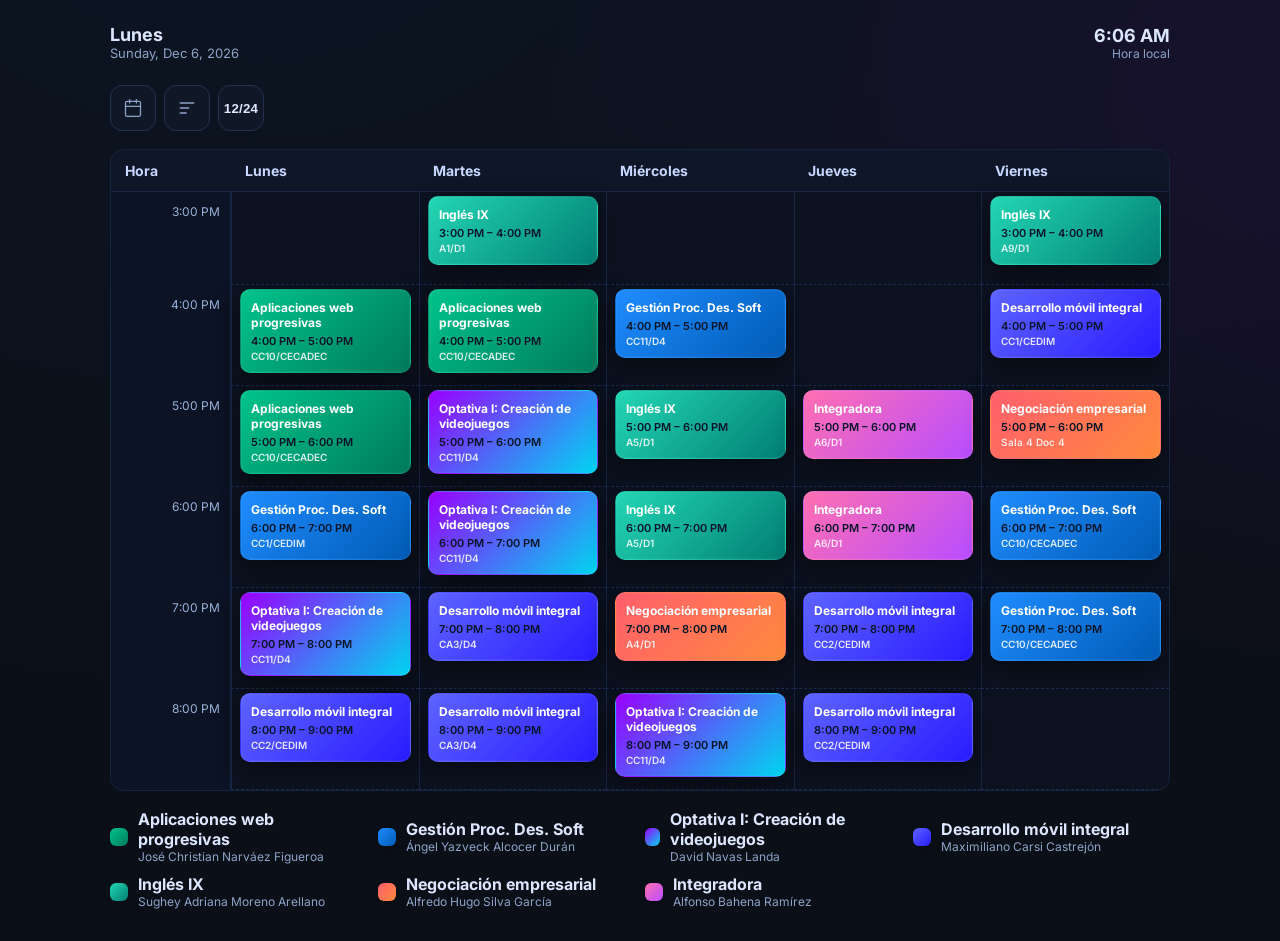
==== horario.html @ c1f8bf85 "[FIRST COMMIT] Subida Inicial del Proyecto" ====
<!DOCTYPE html>
<html lang="es">
<head>
  <meta charset="utf-8" />
  <meta name="viewport" content="width=device-width, initial-scale=1" />
  <link rel="manifest" href="./manifest.json">
  <link rel="icon" href="./icons/icon-192x192.png" sizes="192x192" type="image/png">
  <link rel="apple-touch-icon" href="./icons/icon-192x192.png">
  <meta name="msapplication-TileImage" content="./icons/icon-144x144.png">
  <meta name="theme-color" content="#0b0f17">
  <meta name="mobile-web-app-capable" content="yes">
  <title>Horario 10°A‑IDGS · Sep–Dic 2025</title>
  <link rel="preconnect" href="https://fonts.googleapis.com">
  <link rel="preconnect" href="https://fonts.gstatic.com" crossorigin>
  <link href="https://fonts.googleapis.com/css2?family=Inter:wght@400;600;700&display=swap" rel="stylesheet">
  <style>
    :root{
      --bg:#0b0f17;          /* fondo principal */
      --panel:#101827;       /* paneles oscuros */
      --panel-2:#0f1624;     /* bordes/sombras */
      --text:#dce7ff;        /* texto primario */
      --muted:#8ea3c7;       /* texto secundario */
      --grid:#1a2740;        /* líneas de la grilla */
      --glow: 0 0 0px rgba(0,0,0,0);
      /* Colores por materia (neón oscuro estilo gamer) */
  /* colores con mayor contraste y tonalidades diferenciadas */
  --c-apps: linear-gradient(135deg,#00c38a,#007b5e);
  --c-gestion: linear-gradient(135deg,#1f8cff,#005bb5);
  --c-movil: linear-gradient(135deg,#5d63ff,#2a1cff);
  --c-integradora: linear-gradient(135deg,#ff6fb1,#b84dff);
  --c-optativa: linear-gradient(135deg,#9a00ff,#00d6f0);
  --c-nego: linear-gradient(135deg,#ff5e6c,#ff8a3d);
  --c-ingles: linear-gradient(135deg,#23d6b4,#017f73);
    }
    html,body{height:100%}
    body{
      margin:0; font-family:Inter,system-ui,Segoe UI,Roboto,Helvetica,Arial; color:var(--text);
      /* fondo principal — fijo para evitar recortes al cambiar contenido */
      background: radial-gradient(1200px 800px at 20% -10%, #10213b55, transparent),
                  radial-gradient(1000px 600px at 120% 10%, #401a7550, transparent),
                  var(--bg);
      min-height:100vh;
      background-attachment:fixed;
      background-size:cover;
    }
  /* contenedor: no forzar altura, dejar que el contenido fluya; padding inferior reducido */
  .wrap{max-width:1060px; margin:0 auto; padding:24px 16px 32px; min-height:auto}
    header h1{margin:0; font-size:clamp(20px,2.6vw,28px); letter-spacing:-.2px}
    header p{margin:.25rem 0 0; color:var(--muted); font-size:14px}
    .toolbar{margin-top:18px; display:flex; gap:10px; flex-wrap:wrap}
    button, select{
      background:var(--panel); color:var(--text); border:1px solid #223150; border-radius:12px;
      padding:10px 14px; font-weight:600; letter-spacing:.2px; cursor:pointer;
    }
    button:hover{filter:brightness(1.05)}
    .ghost{background:transparent}
  .icon-btn{width:46px;height:46px;display:inline-flex;align-items:center;justify-content:center;border-radius:12px;padding:8px}
  .icon-btn svg{color:var(--muted); width:20px;height:20px}

  /* Vista móvil: lista por día */
  .day-view{display:grid; gap:12px; margin-top:20px}
    .day-picker{display:flex; gap:8px; align-items:center; flex-wrap:wrap}
    .subtitle{color:var(--muted); font-size:13px}

  .card{border-radius:16px; padding:20px 20px; background:var(--panel); border:1px solid #1a2a47; position:relative; overflow:hidden}
  /* más espacio entre cards en móvil */
  @media (max-width:899px){ .day-view .card{margin-bottom:12px} }
    .card:before{content:""; position:absolute; inset:-1px; border-radius:16px; padding:1px; background:linear-gradient(120deg,transparent,rgba(255,255,255,.06),transparent); -webkit-mask:linear-gradient(#000 0 0) content-box, linear-gradient(#000 0 0);
      -webkit-mask-composite: xor; mask-composite:exclude; mask: linear-gradient(#000 0 0) content-box, linear-gradient(#000 0 0);}
  .card .title{font-weight:700; font-size:19px; line-height:1.05}
  .card .meta{font-size:14px; color:var(--muted)}
    .chip{display:inline-block; font-size:11px; padding:.22rem .5rem; border-radius:999px; background:#0c1430; border:1px solid #1c2b52; color:#b9cffb}

    /* Badge de color */
    .badge{position:absolute; inset:auto 14px 14px auto; font-size:12px; padding:.36rem .6rem; border-radius:10px; font-weight:700; color:#051016;
      box-shadow:0 8px 24px rgba(0,0,0,.45)}
    .apps{background:var(--c-apps)}
    .gestion{background:var(--c-gestion)}
    .movil{background:var(--c-movil)}
    .integ{background:var(--c-integradora)}
    .optativa{background:var(--c-optativa)}
    .nego{background:var(--c-nego)}
    .ingles{background:var(--c-ingles)}

    /* Resaltado de clase actual */
    .now{outline:1px solid rgba(255,255,255,.15); box-shadow:0 0 0 2px #92a7ff2e, 0 0 24px #7d5bff55}
    .now .title{filter:drop-shadow(0 2px 10px #7a59ff88)}
  /* siguiente clase destacada (leve) */
  .next{box-shadow:0 8px 18px rgba(0,0,0,.45); transform:translateY(-2px); border:1px solid rgba(255,255,255,.04)}
  /* estados de alumbrado: dim (lejano), near (casi), now (actual) */
  .dim{opacity:0.65; filter:grayscale(.15) brightness(.9); transform:none}
  .near{opacity:0.9; transform:translateY(-4px) scale(1.02); box-shadow:0 12px 30px rgba(0,0,0,.5)}
  .now{opacity:1; transform:translateY(-6px) scale(1.035); box-shadow:0 18px 48px rgba(122,89,255,.25); border:1px solid rgba(255,255,255,.06)}

  /* Animaciones para indicar actividad */
  @keyframes pulseGlow{ 0%{ box-shadow:0 6px 18px rgba(122,89,255,0.12)} 50%{ box-shadow:0 22px 56px rgba(122,89,255,0.28)} 100%{ box-shadow:0 6px 18px rgba(122,89,255,0.12)} }
  @keyframes shimmer{ 0%{ background-position: -200% 0 } 100%{ background-position: 200% 0 } }

  .now.animated{ animation: pulseGlow 2s ease-in-out infinite; }
  .near.animated{ background: linear-gradient(90deg, rgba(255,255,255,0.03) 0%, rgba(255,255,255,0.06) 50%, rgba(255,255,255,0.03) 100%); background-size: 200% 100%; animation: shimmer 3s linear infinite; }
  .next{ transform:translateY(-4px); }

  /* Respect user preference for reduced motion */
  @media (prefers-reduced-motion: reduce){
    .now.animated, .near.animated{ animation: none; }
  }

  /* Mobile-friendly overlay animations using pseudo-element (better performance) */
  .now.animated::after, .near.animated::after{
    content: '';
    position: absolute; inset:0; border-radius:16px; pointer-events:none; opacity:0; transition:opacity .35s ease;
  }
  .now.animated::after{ background: radial-gradient(600px 200px at 20% 0%, rgba(125,91,255,0.18), transparent 40%); animation: pulseGlow 2.4s ease-in-out infinite; }
  .near.animated::after{ background: linear-gradient(90deg, rgba(255,255,255,0.02), rgba(255,255,255,0.05), rgba(255,255,255,0.02)); background-size:200% 100%; animation: shimmer 3s linear infinite; }
  .now.animated::after, .near.animated::after{ opacity:1 }

    /* Vista escritorio: grid semanal */
    .week{display:none}
    @media (min-width:900px){
      .day-view{display:none}
      .week{display:grid; margin-top:18px; border:1px solid #15233f; border-radius:14px; overflow:hidden; background:linear-gradient(#0c1220,#0c1220) padding-box, linear-gradient(120deg,#223459,#0f1a30) border-box}
      .week .header{display:grid; grid-template-columns:120px repeat(5,1fr); background:#0f1628; border-bottom:1px solid #182744}
      .week .header div{padding:12px 14px; font-weight:700; color:#c8d7ff; font-size:14px}
      .week .row{display:grid; grid-template-columns:120px repeat(5,1fr)}
      .hour{padding:12px 10px; color:#9bb2da; font-size:12px; text-align:right; border-right:1px solid #182744; background:#0b1324}
      .cell{min-height:76px; border-left:1px solid #182744; border-bottom:1px dashed #1b2b4d; padding:8px}
    .mini{padding:10px; border-radius:10px; color:#fff; font-weight:700; font-size:12px; box-shadow:inset 0 0 0 1px rgba(255,255,255,.04), 0 10px 26px rgba(0,0,0,.45)}
      .mini{position:relative}
      .mini .when{display:block; margin-top:4px; font-weight:600; font-size:11px; color:#091528}
      .mini .room{display:block; margin-top:2px; font-weight:600; font-size:10px; opacity:.85}
    }

    /* Leyenda */
  .legend{display:grid; grid-template-columns:repeat(auto-fit,minmax(220px,1fr)); gap:10px; margin-top:18px}
  /* ocultar leyenda por defecto en móvil */
  @media (max-width:899px){ .legend{display:none} .legend.open{display:grid} }
    .legend .item{display:flex; gap:10px; align-items:center}
    .swatch{width:16px; height:16px; border-radius:6px}
    .swatch{display:inline-block; background-size:cover; background-position:center; width:18px; height:18px; box-shadow:0 6px 18px rgba(0,0,0,0.25)}
    .day-picker{z-index:40}
    .toolbar{position:relative; z-index:20}

    /* mini-specific overlay radius */
    .mini.now.animated::after, .mini.near.animated::after{ border-radius:10px }
  </style>
</head>
<body>
  <div class="wrap">
    <header id="appHeader">
      <!-- En móvil mostraremos día, fecha y hora en tiempo real -->
      <div id="mobileHeader" style="display:flex;flex-direction:column;gap:6px">
        <div style="display:flex;justify-content:space-between;align-items:center">
          <div>
            <div id="currentDay" style="font-weight:700;font-size:18px"></div>
            <div id="currentDate" style="color:var(--muted);font-size:13px"></div>
          </div>
          <div style="text-align:right">
            <div id="currentTime" style="font-weight:700;font-size:18px"></div>
            <div style="font-size:12px;color:var(--muted)">Hora local</div>
          </div>
        </div>
        <div class="toolbar" style="align-items:center;gap:8px">
          <!-- Icon button: seleccionar día -->
          <button id="btnToggleDay" title="Seleccionar día" aria-label="Seleccionar día" class="icon-btn"> 
            <svg width="18" height="18" viewBox="0 0 24 24" fill="none" xmlns="http://www.w3.org/2000/svg"><rect x="3" y="4" width="18" height="18" rx="2" stroke="currentColor" stroke-width="1.5"/><path d="M16 2v4M8 2v4M3 10h18" stroke="currentColor" stroke-width="1.5" stroke-linecap="round" stroke-linejoin="round"/></svg>
          </button>
          <!-- Icon button: mostrar/ocultar leyenda -->
          <button id="btnToggleLegend" title="Mostrar leyenda" aria-label="Mostrar legend" class="icon-btn">
            <svg width="18" height="18" viewBox="0 0 24 24" fill="none" xmlns="http://www.w3.org/2000/svg"><path d="M4 6h16M4 12h10M4 18h7" stroke="currentColor" stroke-width="1.6" stroke-linecap="round" stroke-linejoin="round"/></svg>
          </button>
          <!-- Icon button: alternar formato 12/24 -->
          <button id="btnToggleFormat" title="Cambiar formato 12/24" aria-label="Cambiar formato" class="icon-btn">12/24</button>
        </div>
      </div>
    </header>

    <!-- Vista por día (móvil) -->
    <section class="day-view" id="dayView">
      <div class="day-picker" id="dayPicker" style="display:none;">
        <span class="subtitle">Día:</span>
        <select id="daySelect" aria-label="Selecciona día"></select>
      </div>
      <div id="dayCards"></div>
    </section>

    <!-- Vista semanal (escritorio) -->
    <section class="week" id="weekGrid" aria-label="Semana completa">
      <div class="header">
        <div>Hora</div>
        <div>Lunes</div>
        <div>Martes</div>
        <div>Miércoles</div>
        <div>Jueves</div>
        <div>Viernes</div>
      </div>
      <div id="weekBody"></div>
    </section>

    <!-- Leyenda (oculta en móvil, desplegable) -->
    <section class="legend" aria-label="Colores de materias" id="legend">
      <!-- leyenda generada dinámicamente -->
    </section>
  </div>

  <script>
    /* ===================
       Datos del horario
    ==================== */
    const DAYS = ["Lunes","Martes","Miércoles","Jueves","Viernes"]; // sábado vacío
    const EVENTS = [
      // Lunes
      { d:"Lunes", h:"16:00", e:"17:00", t:"Aplicaciones web progresivas", a:"CC10/CECADEC", p:"José Christian Narváez Figueroa", k:"apps" },
      { d:"Lunes", h:"17:00", e:"18:00", t:"Aplicaciones web progresivas", a:"CC10/CECADEC", p:"José Christian Narváez Figueroa", k:"apps" },
      { d:"Lunes", h:"18:00", e:"19:00", t:"Gestión Proc. Des. Soft", a:"CC1/CEDIM", p:"Ángel Yazveck Alcocer Durán", k:"gestion" },
      { d:"Lunes", h:"19:00", e:"20:00", t:"Optativa I: Creación de videojuegos", a:"CC11/D4", p:"David Navas Landa", k:"optativa" },
      { d:"Lunes", h:"20:00", e:"21:00", t:"Desarrollo móvil integral", a:"CC2/CEDIM", p:"Maximiliano Carsi Castrejón", k:"movil" },
      // Martes
      { d:"Martes", h:"15:00", e:"16:00", t:"Inglés IX", a:"A1/D1", p:"Sughey Adriana Moreno Arellano", k:"ingles" },
      { d:"Martes", h:"16:00", e:"17:00", t:"Aplicaciones web progresivas", a:"CC10/CECADEC", p:"José Christian Narváez Figueroa", k:"apps" },
      { d:"Martes", h:"17:00", e:"18:00", t:"Optativa I: Creación de videojuegos", a:"CC11/D4", p:"David Navas Landa", k:"optativa" },
      { d:"Martes", h:"18:00", e:"19:00", t:"Optativa I: Creación de videojuegos", a:"CC11/D4", p:"David Navas Landa", k:"optativa" },
      { d:"Martes", h:"19:00", e:"20:00", t:"Desarrollo móvil integral", a:"CA3/D4", p:"Maximiliano Carsi Castrejón", k:"movil" },
      { d:"Martes", h:"20:00", e:"21:00", t:"Desarrollo móvil integral", a:"CA3/D4", p:"Maximiliano Carsi Castrejón", k:"movil" },
      // Miércoles
      { d:"Miércoles", h:"16:00", e:"17:00", t:"Gestión Proc. Des. Soft", a:"CC11/D4", p:"Ángel Yazveck Alcocer Durán", k:"gestion" },
      { d:"Miércoles", h:"17:00", e:"18:00", t:"Inglés IX", a:"A5/D1", p:"Sughey Adriana Moreno Arellano", k:"ingles" },
      { d:"Miércoles", h:"18:00", e:"19:00", t:"Inglés IX", a:"A5/D1", p:"Sughey Adriana Moreno Arellano", k:"ingles" },
      { d:"Miércoles", h:"19:00", e:"20:00", t:"Negociación empresarial", a:"A4/D1", p:"Alfredo Hugo Silva García", k:"nego" },
      { d:"Miércoles", h:"20:00", e:"21:00", t:"Optativa I: Creación de videojuegos", a:"CC11/D4", p:"David Navas Landa", k:"optativa" },
      // Jueves
      { d:"Jueves", h:"17:00", e:"18:00", t:"Integradora", a:"A6/D1", p:"Alfonso Bahena Ramírez", k:"integ" },
      { d:"Jueves", h:"18:00", e:"19:00", t:"Integradora", a:"A6/D1", p:"Alfonso Bahena Ramírez", k:"integ" },
      { d:"Jueves", h:"19:00", e:"20:00", t:"Desarrollo móvil integral", a:"CC2/CEDIM", p:"Maximiliano Carsi Castrejón", k:"movil" },
      { d:"Jueves", h:"20:00", e:"21:00", t:"Desarrollo móvil integral", a:"CC2/CEDIM", p:"Maximiliano Carsi Castrejón", k:"movil" },
      // Viernes
      { d:"Viernes", h:"15:00", e:"16:00", t:"Inglés IX", a:"A9/D1", p:"Sughey Adriana Moreno Arellano", k:"ingles" },
      { d:"Viernes", h:"16:00", e:"17:00", t:"Desarrollo móvil integral", a:"CC1/CEDIM", p:"Maximiliano Carsi Castrejón", k:"movil" },
      { d:"Viernes", h:"17:00", e:"18:00", t:"Negociación empresarial", a:"Sala 4 Doc 4", p:"Alfredo Hugo Silva García", k:"nego" },
      { d:"Viernes", h:"18:00", e:"19:00", t:"Gestión Proc. Des. Soft", a:"CC10/CECADEC", p:"Ángel Yazveck Alcocer Durán", k:"gestion" },
      { d:"Viernes", h:"19:00", e:"20:00", t:"Gestión Proc. Des. Soft", a:"CC10/CECADEC", p:"Ángel Yazveck Alcocer Durán", k:"gestion" },
    ];

  /* Utilidades */
  const toMin = (s)=>{const [h,m]=s.split(":").map(Number); return h*60+m};
  const fmt = (n)=> String(n).padStart(2,"0");
  // Formato hora: 12 o 24 (persistente)
  function getHourFormat(){ return localStorage.getItem('hourFormat') || '12'; }
  function toggleHourFormat(){ const f = getHourFormat() === '12' ? '24' : '12'; localStorage.setItem('hourFormat', f); return f; }
  function formatTime(t){ const [H,M]=t.split(':').map(Number); if(getHourFormat()==='24') return `${String(H).padStart(2,'0')}:${String(M).padStart(2,'0')}`; const am = H<12; const h = ((H+11)%12)+1; return `${h}:${String(M).padStart(2,'0')} ${am? 'AM':'PM'}`; }

    /* ====== Day View (móvil) ====== */
    const daySel = document.getElementById('daySelect');
    const dayCards = document.getElementById('dayCards');
    DAYS.forEach(d=>{const o=document.createElement('option'); o.value=d; o.textContent=d; daySel.appendChild(o)});

    function renderDay(day, highlightNow=true){
      daySel.value = day;
      dayCards.innerHTML = '';
      const list = EVENTS.filter(e=>e.d===day).sort((a,b)=> toMin(a.h)-toMin(b.h));
      const now = new Date();
      const nowMin = now.getHours()*60 + now.getMinutes();
      let scrolled=false;
      // Marcadores calculados: obtener índices de eventos que están ahora, near, next
      const marks = computeNowHighlight(list, nowMin, highlightNow);
      // decidir índice 'nearest' a animar cuando NO hay now
      let nearestIndex = -1;
      if(marks.nowIndexes.size===0){
        // preferir near si existe, sino next
        if(marks.nearIndexes.size>0){ nearestIndex = Math.min(...Array.from(marks.nearIndexes)); }
        else if(marks.nextIndexes.size>0){ nearestIndex = Math.min(...Array.from(marks.nextIndexes)); }
      }
      list.forEach((ev, idx)=>{
        const card = document.createElement('div');
        card.className = 'card';
        // aplicar clases según marks: dim por defecto
        card.classList.add('dim');
        if(marks.nowIndexes.has(idx)){
          // evento actual: siempre animar
          card.classList.remove('dim'); card.classList.add('now'); card.classList.add('animated');
        } else if(nearestIndex===idx){
          // no hay now: animar solo la clase más cercana
          // marcar como near si estaba dentro del umbral, si no usar 'next'
          if(marks.nearIndexes.has(idx)){
            card.classList.remove('dim'); card.classList.add('near'); card.classList.add('animated');
          } else {
            card.classList.remove('dim'); card.classList.add('next'); card.classList.add('animated');
          }
        } else if(marks.nearIndexes.has(idx)){
          // otros cercanos sin animación
          card.classList.remove('dim'); card.classList.add('near');
        } else if(marks.nextIndexes.has(idx)){
          card.classList.remove('dim'); card.classList.add('next');
        }
  const when = formatTime(ev.h) + ' – ' + formatTime(ev.e);
        card.innerHTML = `
          <div class="title">${ev.t}</div>
          <div class="meta">${when} · <span class="chip">${ev.a}</span></div>
          <div class="meta" style="margin-top:6px">${ev.p}</div>
          <span class="badge ${ev.k}">${ev.d}</span>
        `;
        // scroll al primer ahora
        if(marks.firstNowIndex===idx && !scrolled){
          setTimeout(()=> card.scrollIntoView({behavior:'smooth', block:'center'}), 50);
          scrolled=true;
        }
        dayCards.appendChild(card);
      });
      if(list.length===0){
        const empty=document.createElement('div');
        empty.className='card';
        empty.innerHTML='<div class="title">Sin clases</div><div class="meta">Disfruta tu día ✨</div>';
        dayCards.appendChild(empty);
      }
    }

    daySel.addEventListener('change', e=> renderDay(e.target.value, false));

    /* ====== Week Grid (escritorio) ====== */
    const weekBody = document.getElementById('weekBody');
  const HOURS = ["15:00","16:00","17:00","18:00","19:00","20:00"]; // filas

    function renderWeek(){
      weekBody.innerHTML='';
      const now = new Date();
      const nowMin = now.getHours()*60 + now.getMinutes();
      HOURS.forEach(hr=>{
        const row = document.createElement('div'); row.className = 'row';
        const hourCell = document.createElement('div'); hourCell.className = 'hour'; hourCell.textContent = to12(hr); row.appendChild(hourCell);
        DAYS.forEach(day=>{
          const cell = document.createElement('div'); cell.className = 'cell';
          const items = EVENTS.filter(e=>e.d===day && e.h===hr);
          // compute marks for this day's items to decide nearest
          const dayList = EVENTS.filter(e=>e.d===day).sort((a,b)=> toMin(a.h)-toMin(b.h));
          const dayMarks = computeNowHighlight(dayList, nowMin, true);
          let nearestIdxForDay = -1;
          if(dayMarks.nowIndexes.size===0){
            if(dayMarks.nearIndexes.size>0) nearestIdxForDay = Math.min(...Array.from(dayMarks.nearIndexes));
            else if(dayMarks.nextIndexes.size>0) nearestIdxForDay = Math.min(...Array.from(dayMarks.nextIndexes));
          }
          items.forEach(ev=>{
            const mini = document.createElement('div'); mini.className = `mini ${ev.k} dim`;
            // set background from CSS variable, with mapping fallback
            const cssVarMap = { integ: 'integradora' };
            const varName = cssVarMap[ev.k] || ev.k;
            let bgVal = getComputedStyle(document.documentElement).getPropertyValue(`--c-${varName}`) || '';
            if(!bgVal || !bgVal.trim()){
              const tmp = document.createElement('div'); tmp.style.display='none'; tmp.className = ev.k; document.body.appendChild(tmp);
              bgVal = getComputedStyle(tmp).background || '';
              document.body.removeChild(tmp);
            }
            if(bgVal && bgVal.trim()) mini.style.background = bgVal.trim();
          const when = formatTime(ev.h) + ' – ' + formatTime(ev.e);
            // detectar estado ahora / cerca para la mini-card
            const start = toMin(ev.h), end = toMin(ev.e);
            if(nowMin >= start && nowMin < end){
              mini.classList.remove('dim'); mini.classList.add('now','animated');
            } else {
              // find index of this ev within dayList to compare with nearestIdxForDay
              const idxInDay = dayList.findIndex(x=> x.h===ev.h && x.t===ev.t && x.a===ev.a);
              if(nearestIdxForDay===idxInDay){
                // animate only the nearest upcoming if no now
                if(dayMarks.nearIndexes.has(idxInDay)) mini.classList.remove('dim'), mini.classList.add('near','animated');
                else mini.classList.remove('dim'), mini.classList.add('next','animated');
              } else if(nowMin < start && (start - nowMin) <= 20){
                mini.classList.remove('dim'); mini.classList.add('near');
              } else if(nowMin < start){
                mini.classList.remove('dim'); mini.classList.add('next');
              }
            }
            mini.innerHTML = `<div>${ev.t}</div><span class="when">${when}</span><span class="room">${ev.a}</span>`;
            cell.appendChild(mini);
          });
          row.appendChild(cell);
        });
        weekBody.appendChild(row);
      });
    }

    /* ====== Detección de día/hora actual ====== */
    function todayIndex(){
      const i = new Date().getDay(); // 0=Dom,1=Lun…
      return Math.min(Math.max(i-1,0),4); // 0..4
    }
    function dayIndexFromName(n){ return DAYS.indexOf(n); }

    function detectNow(){
      const d = DAYS[todayIndex()] || 'Lunes';
      renderDay(d, true);
    }

    // Toggle selector de día (móvil)
    document.getElementById('btnToggleDay').addEventListener('click', ()=>{
      const dp = document.getElementById('dayPicker'); if(!dp) return; dp.style.display = dp.style.display==='none'? 'flex':'none';
    });

    // Inicializar UI
  renderWeek();
  detectNow();
  // iniciar reloj y resaltado periódicos (cada 15s)
  updateClock();
  setInterval(()=>{ updateClock(); const d = DAYS[todayIndex()]; renderDay(d, true); }, 15000);
    // Generar leyenda dinámica: materia -> profesores
    function buildLegend(){
      const map = new Map();
      EVENTS.forEach(ev=>{
        const key = ev.t;
        if(!map.has(key)) map.set(key, {prof: new Set(), k: ev.k});
        map.get(key).prof.add(ev.p);
      });
      const legend = document.getElementById('legend');
      legend.innerHTML = '';
      // mapping short keys to actual CSS variable suffix when they differ
      const cssVarMapLegend = { integ: 'integradora' };
      map.forEach((v, subject)=>{
        const item = document.createElement('div'); item.className='item';
        const sw = document.createElement('span'); sw.className='swatch';
        // try CSS variable first
        const varName = cssVarMapLegend[v.k] || v.k;
        let bg = getComputedStyle(document.documentElement).getPropertyValue(`--c-${varName}`);
        if(!bg || !bg.trim()){
          // fallback: try reading computed background from an element with the same class
          const tmp = document.createElement('div'); tmp.style.display='none'; tmp.className = v.k; document.body.appendChild(tmp);
          bg = getComputedStyle(tmp).background || '';
          document.body.removeChild(tmp);
        }
        sw.style.background = (bg && bg.trim()) ? bg.trim() : '#666';
        const txt = document.createElement('div'); txt.innerHTML = `<strong>${subject}</strong><div style="font-size:12px;color:var(--muted)">${Array.from(v.prof).join(', ')}</div>`;
        item.appendChild(sw); item.appendChild(txt); legend.appendChild(item);
      });
    }
    buildLegend();

    // Legend toggle
    document.getElementById('btnToggleLegend').addEventListener('click', ()=>{
      const lg = document.getElementById('legend'); if(!lg) return; lg.classList.toggle('open');
    });

    // Format toggle
    const fmtBtn = document.getElementById('btnToggleFormat');
    if(fmtBtn){ fmtBtn.addEventListener('click', ()=>{ const f = toggleHourFormat(); fmtBtn.textContent = f==='12' ? '12/24' : '24/12'; renderWeek(); const d = DAYS[todayIndex()]; renderDay(d, true); }); }

    // util: convertir 24h "HH:MM" a 12h "h:MM AM/PM"
    function to12(t){
      const [H,M]=t.split(':').map(Number);
      const am = H<12; const h = ((H+11)%12)+1; return `${h}:${String(M).padStart(2,'0')} ${am? 'AM':'PM'}`;
    }

    // Actualiza el header con día, fecha y hora locales
    function updateClock(){
      const now = new Date();
      const dayName = DAYS[todayIndex()] || 'Lunes';
      const dateStr = now.toLocaleDateString(undefined, {weekday:'long', year:'numeric', month:'short', day:'numeric'});
      const timeStr = now.toLocaleTimeString(undefined, {hour:'numeric', minute:'2-digit'});
      const dayEl = document.getElementById('currentDay');
      const dateEl = document.getElementById('currentDate');
      const timeEl = document.getElementById('currentTime');
      if(dayEl) dayEl.textContent = dayName;
      if(dateEl) dateEl.textContent = dateStr.charAt(0).toUpperCase() + dateStr.slice(1);
      if(timeEl) timeEl.textContent = timeStr;
    }

    

    // Determina índices de eventos actuales y siguientes en la lista (por orden)
    // Clasifica en: nowIndexes (actual), nearIndexes (poco antes), nextIndexes (la siguiente después de now), dim por defecto
    function computeNowHighlight(list, nowMin, highlightNow){
      const nowIndexes = new Set();
      const nearIndexes = new Set();
      const nextIndexes = new Set();
      let firstNowIndex = -1;
      if(!highlightNow) return {nowIndexes, nearIndexes, nextIndexes, firstNowIndex};
  // Umbrales (minutos)
  const nearThreshold = 20; // minutos antes

      for(let i=0;i<list.length;i++){
        const ev = list[i];
        let start = toMin(ev.h), end = toMin(ev.e);
        // Si ahora está dentro del evento
        if(nowMin>=start && nowMin<end){
          // marcar sólo el evento actual (no unir consecutivos)
          firstNowIndex = i;
          nowIndexes.add(i);
          // la siguiente inmediata
          if(i+1 < list.length) nextIndexes.add(i+1);
          break; // ya encontramos el evento actual
        }
        // Si ahora está antes del evento pero dentro del umbral 'near'
        if(nowMin < start && (start - nowMin) <= nearThreshold){
          nearIndexes.add(i);
          // no rompemos: puede haber otro más cercano
        }
        // Si ahora está antes y no dentro de near y no hay now, marcar el primer futuro como next
        if(nowMin < start && nextIndexes.size===0 && nowIndexes.size===0){
          nextIndexes.add(i); break;
        }
      }
      return {nowIndexes, nearIndexes, nextIndexes, firstNowIndex};
    }
  </script>
  <script src="./register.js"></script>
</body>
</html>
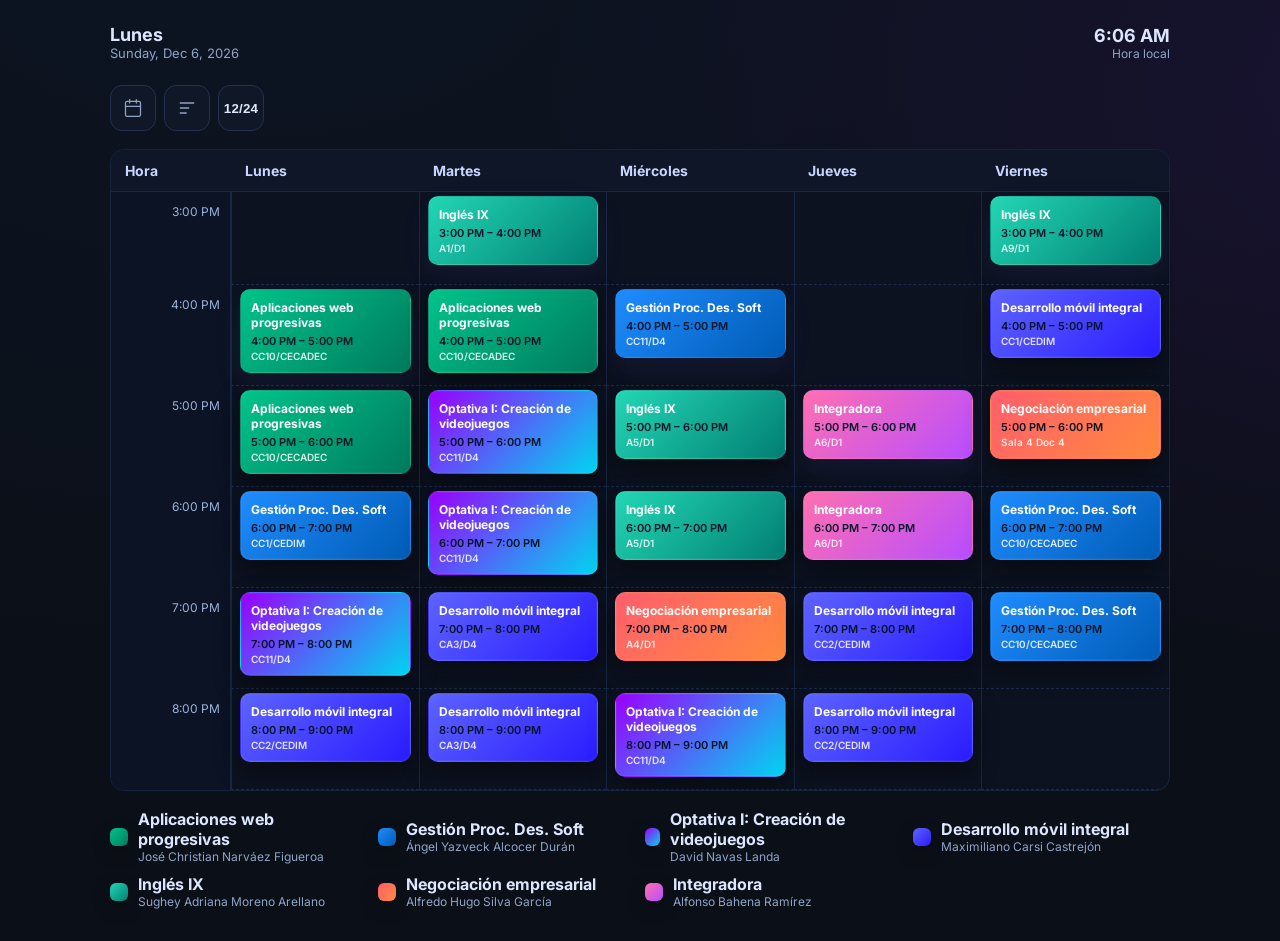
==== commit b24ddca3: "[ADD] Corrección de módulos y mejora de resaltado" ====
--- a/horario.html
+++ b/horario.html
@@ -98,6 +98,8 @@
 
   .now.animated{ animation: pulseGlow 2s ease-in-out infinite; }
   .near.animated{ background: linear-gradient(90deg, rgba(255,255,255,0.03) 0%, rgba(255,255,255,0.06) 50%, rgba(255,255,255,0.03) 100%); background-size: 200% 100%; animation: shimmer 3s linear infinite; }
+  /* next (siguiente) - brillo leve y animado */
+  .next.animated{ background: linear-gradient(90deg, rgba(255,255,255,0.015) 0%, rgba(255,255,255,0.035) 50%, rgba(255,255,255,0.015) 100%); background-size:200% 100%; animation: shimmer 4s linear infinite; box-shadow:0 10px 30px rgba(125,89,255,0.08); }
   .next{ transform:translateY(-4px); }
 
   /* Respect user preference for reduced motion */
@@ -112,6 +114,7 @@
   }
   .now.animated::after{ background: radial-gradient(600px 200px at 20% 0%, rgba(125,91,255,0.18), transparent 40%); animation: pulseGlow 2.4s ease-in-out infinite; }
   .near.animated::after{ background: linear-gradient(90deg, rgba(255,255,255,0.02), rgba(255,255,255,0.05), rgba(255,255,255,0.02)); background-size:200% 100%; animation: shimmer 3s linear infinite; }
+  .next.animated::after{ background: radial-gradient(600px 200px at 20% 0%, rgba(125,91,255,0.08), transparent 40%); animation: none; }
   .now.animated::after, .near.animated::after{ opacity:1 }
 
     /* Vista escritorio: grid semanal */
@@ -253,16 +256,37 @@
     const dayCards = document.getElementById('dayCards');
     DAYS.forEach(d=>{const o=document.createElement('option'); o.value=d; o.textContent=d; daySel.appendChild(o)});
 
+  // Modo de prueba: forzar Jueves 17:00 (slotIndex 2)
+  // Úsalo sólo mientras pruebas; deja el reloj con hora real.
+  const TEST_OVERRIDE = { enabled: false, dayIndex: 3, slotIndex: 2 };
+
+    function getTestNowMin(){
+      if(TEST_OVERRIDE && TEST_OVERRIDE.enabled){
+        // usar la hora de la franja en HOURS (definida más abajo). Si HOURS aún no existe, calcular desde HORARIO.times
+        const slot = (typeof HOURS !== 'undefined' && HOURS[TEST_OVERRIDE.slotIndex]) ? HOURS[TEST_OVERRIDE.slotIndex] : (HORARIO && HORARIO.times && HORARIO.times[TEST_OVERRIDE.slotIndex] ? HORARIO.times[TEST_OVERRIDE.slotIndex].split('-')[0].trim() : null);
+        if(slot) return toMin(slot) + 1; // +1 para caer dentro del rango
+      }
+      const now = new Date(); return now.getHours()*60 + now.getMinutes();
+    }
+
     function renderDay(day, highlightNow=true){
       daySel.value = day;
       dayCards.innerHTML = '';
       const list = EVENTS.filter(e=>e.d===day).sort((a,b)=> toMin(a.h)-toMin(b.h));
-      const now = new Date();
-      const nowMin = now.getHours()*60 + now.getMinutes();
+  const nowMin = getTestNowMin();
       let scrolled=false;
       // Marcadores calculados: obtener índices de eventos que están ahora, near, next
       const marks = computeNowHighlight(list, nowMin, highlightNow);
-      // decidir índice 'nearest' a animar cuando NO hay now
+      // Si el evento actual y el siguiente son la misma materia, queremos que la siguiente alumbre leve.
+      const extraNext = new Set();
+      for(const i of Array.from(marks.nowIndexes)){
+        if(i+1 < list.length){
+          const cur = list[i].t && list[i].t.trim();
+          const nxt = list[i+1].t && list[i+1].t.trim();
+          if(cur && nxt && cur === nxt) extraNext.add(i+1);
+        }
+      }
+  // decidir índice 'nearest' a animar cuando NO hay now
       let nearestIndex = -1;
       if(marks.nowIndexes.size===0){
         // preferir near si existe, sino next
@@ -275,8 +299,11 @@
         // aplicar clases según marks: dim por defecto
         card.classList.add('dim');
         if(marks.nowIndexes.has(idx)){
-          // evento actual: siempre animar
+          // evento actual: siempre animar fuerte
           card.classList.remove('dim'); card.classList.add('now'); card.classList.add('animated');
+        } else if(extraNext.has(idx)){
+          // siguiente con misma materia: resaltar leve
+          card.classList.remove('dim'); card.classList.add('next'); card.classList.add('animated');
         } else if(nearestIndex===idx){
           // no hay now: animar solo la clase más cercana
           // marcar como near si estaba dentro del umbral, si no usar 'next'
@@ -321,8 +348,7 @@
 
     function renderWeek(){
       weekBody.innerHTML='';
-      const now = new Date();
-      const nowMin = now.getHours()*60 + now.getMinutes();
+      const nowMin = getTestNowMin();
       HOURS.forEach(hr=>{
         const row = document.createElement('div'); row.className = 'row';
         const hourCell = document.createElement('div'); hourCell.className = 'hour'; hourCell.textContent = to12(hr); row.appendChild(hourCell);
@@ -384,7 +410,7 @@
     function dayIndexFromName(n){ return DAYS.indexOf(n); }
 
     function detectNow(){
-      const d = DAYS[todayIndex()] || 'Lunes';
+      const d = (TEST_OVERRIDE && TEST_OVERRIDE.enabled) ? DAYS[TEST_OVERRIDE.dayIndex] : (DAYS[todayIndex()] || 'Lunes');
       renderDay(d, true);
     }
 
@@ -469,30 +495,37 @@
       const nextIndexes = new Set();
       let firstNowIndex = -1;
       if(!highlightNow) return {nowIndexes, nearIndexes, nextIndexes, firstNowIndex};
-  // Umbrales (minutos)
-  const nearThreshold = 20; // minutos antes
-
+      // Umbrales (minutos)
+      const nearThreshold = 20; // minutos antes
+
+      // helper: normalizar títulos para comparación tolerante
+      const norm = s => (s||'').toLowerCase().replace(/\(.*?\)/g,'').replace(/[^a-z0-9\s]+/g,'').trim();
+
+      // buscar índice del evento actual (si existe)
+      let nowIndex = -1;
       for(let i=0;i<list.length;i++){
         const ev = list[i];
-        let start = toMin(ev.h), end = toMin(ev.e);
-        // Si ahora está dentro del evento
-        if(nowMin>=start && nowMin<end){
-          // marcar sólo el evento actual (no unir consecutivos)
-          firstNowIndex = i;
-          nowIndexes.add(i);
-          // la siguiente inmediata
-          if(i+1 < list.length) nextIndexes.add(i+1);
-          break; // ya encontramos el evento actual
-        }
-        // Si ahora está antes del evento pero dentro del umbral 'near'
-        if(nowMin < start && (start - nowMin) <= nearThreshold){
-          nearIndexes.add(i);
-          // no rompemos: puede haber otro más cercano
-        }
-        // Si ahora está antes y no dentro de near y no hay now, marcar el primer futuro como next
-        if(nowMin < start && nextIndexes.size===0 && nowIndexes.size===0){
-          nextIndexes.add(i); break;
-        }
+        const start = toMin(ev.h), end = toMin(ev.e);
+        if(nowMin >= start && nowMin < end){ nowIndex = i; break; }
+      }
+
+      if(nowIndex !== -1){
+        firstNowIndex = nowIndex;
+        // marcar el bloque consecutivo con el mismo título como 'now'
+        const base = norm(list[nowIndex].t);
+        let j = nowIndex;
+        while(j < list.length && norm(list[j].t) === base){ nowIndexes.add(j); j++; }
+        // la primera siguiente distinta (si existe) marcar como next
+        if(j < list.length) nextIndexes.add(j);
+        return {nowIndexes, nearIndexes, nextIndexes, firstNowIndex};
+      }
+
+      // Si no hay 'now', marcar near (dentro de umbral) y next (primer futuro)
+      for(let i=0;i<list.length;i++){
+        const ev = list[i];
+        const start = toMin(ev.h), end = toMin(ev.e);
+        if(nowMin < start && (start - nowMin) <= nearThreshold){ nearIndexes.add(i); }
+        if(nowMin < start && nextIndexes.size===0){ nextIndexes.add(i); break; }
       }
       return {nowIndexes, nearIndexes, nextIndexes, firstNowIndex};
     }
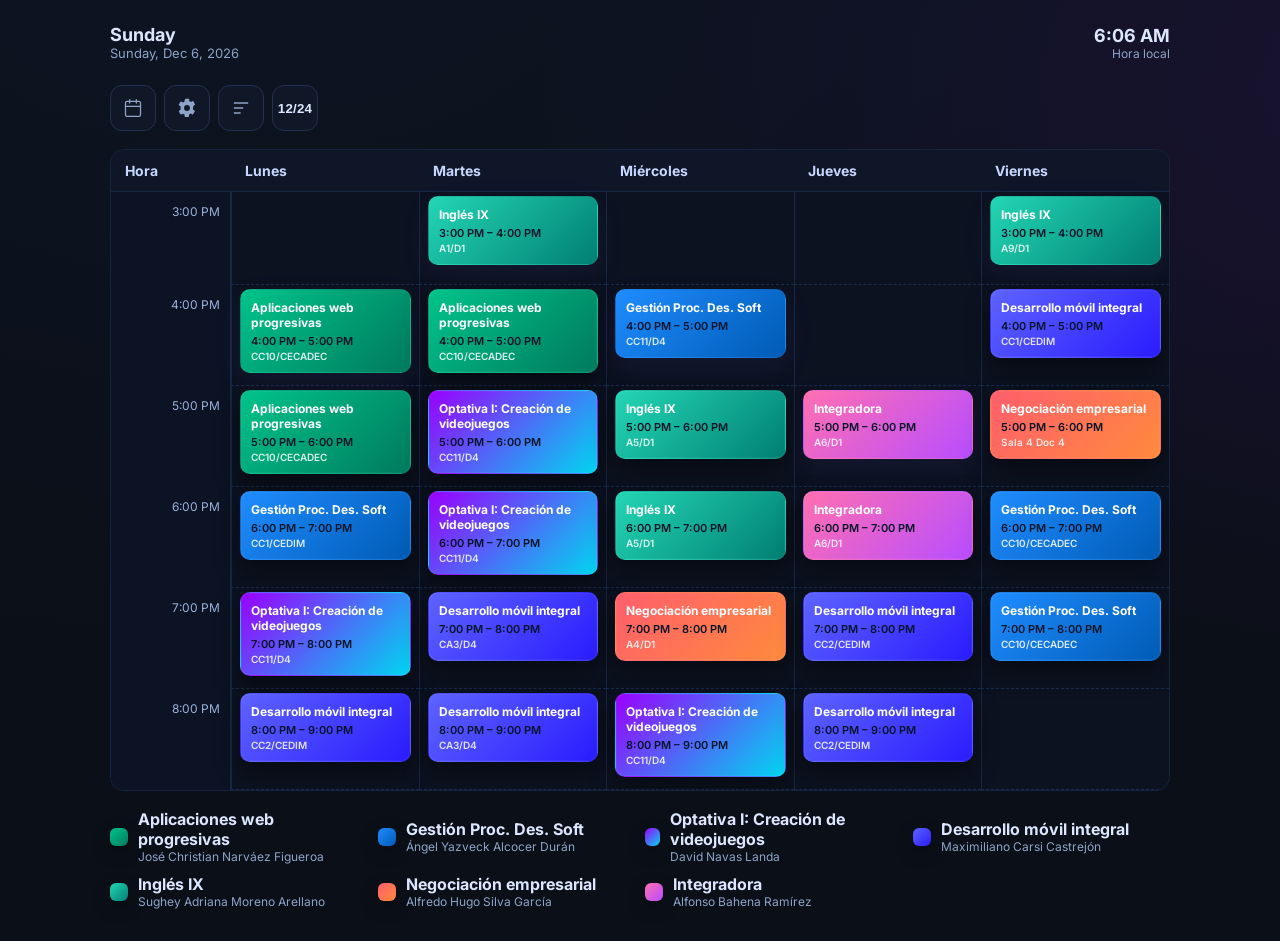
==== commit 513da36b: "[ADD] MultiHorario + Logica Semanal" ====
--- a/horario.html
+++ b/horario.html
@@ -143,6 +143,30 @@
     .day-picker{z-index:40}
     .toolbar{position:relative; z-index:20}
 
+  /* Schedule menu styles */
+    #scheduleMenu{ padding:14px; max-width:360px; display:flex; flex-direction:column; align-items:stretch; gap:8px;
+      background: rgba(12,18,30,0.55);
+      backdrop-filter: blur(8px);
+      -webkit-backdrop-filter: blur(8px);
+      border:1px solid rgba(255,255,255,0.04);
+      border-radius:12px;
+      box-shadow:0 12px 40px rgba(2,6,23,0.6);
+      min-width:260px;
+      transition: transform 180ms ease, opacity 180ms ease;
+      opacity:0; transform:translateY(-8px); pointer-events:none;
+    }
+    #scheduleMenu.show{ opacity:1; transform:none; pointer-events:auto }
+  #scheduleMenu .menu-header{ display:flex; align-items:center; justify-content:space-between; gap:8px }
+  #scheduleMenu .menu-title{ font-weight:800; font-size:15px; color:var(--text) }
+  #scheduleMenu .menu-desc{ font-size:13px; color:var(--muted); margin-top:6px }
+  #scheduleList{ margin-top:12px; display:flex; flex-direction:column; gap:8px; max-height:320px; overflow:auto; padding-right:4px }
+  .schedule-item{ display:flex; align-items:center; justify-content:space-between; gap:8px; padding:10px 12px; border-radius:10px; background:linear-gradient(180deg, rgba(255,255,255,0.012), transparent); border:1px solid rgba(255,255,255,0.02); cursor:pointer }
+  .schedule-item:hover{ transform:translateY(-3px); box-shadow:0 10px 30px rgba(0,0,0,.4) }
+  .schedule-item.selected{ outline:2px solid rgba(125,91,255,0.18); box-shadow:0 14px 40px rgba(125,91,255,0.06) }
+  .schedule-meta{ font-size:12px; color:var(--muted) }
+  .menu-actions{ display:flex; gap:8px; margin-top:10px; justify-content:flex-end }
+  .menu-actions button{ padding:8px 12px; border-radius:8px }
+
     /* mini-specific overlay radius */
     .mini.now.animated::after, .mini.near.animated::after{ border-radius:10px }
   </style>
@@ -167,6 +191,32 @@
           <button id="btnToggleDay" title="Seleccionar día" aria-label="Seleccionar día" class="icon-btn"> 
             <svg width="18" height="18" viewBox="0 0 24 24" fill="none" xmlns="http://www.w3.org/2000/svg"><rect x="3" y="4" width="18" height="18" rx="2" stroke="currentColor" stroke-width="1.5"/><path d="M16 2v4M8 2v4M3 10h18" stroke="currentColor" stroke-width="1.5" stroke-linecap="round" stroke-linejoin="round"/></svg>
           </button>
+          <!-- Botón de ajustes: abre menú para seleccionar horario -->
+          <button id="btnOpenSchedules" title="Horario" aria-label="Abrir selector de horarios" class="icon-btn" style="position:relative">
+            <svg width="18" height="18" viewBox="0 0 24 24" fill="none" xmlns="http://www.w3.org/2000/svg"><path d="M12 15.5A3.5 3.5 0 1 0 12 8.5a3.5 3.5 0 0 0 0 7zm7.2-3.5c0 .6-.05 1.2-.14 1.8l2.1 1.6a.5.5 0 0 1 .12.66l-2 3.46a.5.5 0 0 1-.61.22l-2.48-1a9.05 9.05 0 0 1-1.56.9l-.38 2.64a.5.5 0 0 1-.5.42h-4a.5.5 0 0 1-.5-.42l-.38-2.64c-.54-.22-1.05-.5-1.55-.83l-2.5 1a.5.5 0 0 1-.62-.2l-2-3.46a.5.5 0 0 1 .12-.66l2.1-1.6c-.09-.6-.14-1.2-.14-1.8s.05-1.2.14-1.8L2.3 8.6a.5.5 0 0 1-.12-.66l2-3.46a.5.5 0 0 1 .62-.2l2.5 1c.5-.33 1.01-.61 1.55-.83L9.6 1.2a.5.5 0 0 1 .5-.42h4c.24 0 .45.16.5.4l.38 2.63c.54.22 1.05.5 1.56.9l2.48-1a.5.5 0 0 1 .62.22l2 3.46a.5.5 0 0 1-.12.66l-2.1 1.6c.09.6.14 1.2.14 1.8z" stroke="currentColor" stroke-width="0" fill="currentColor"/></svg>
+          </button>
+          <div id="scheduleMenu" style="display:none; position:absolute; right:8px; top:70px; z-index:60; min-width:260px;">
+            <div style="display:flex;justify-content:space-between;align-items:center;margin-bottom:8px">
+              <div style="font-weight:700">Seleccionar horario</div>
+              <button id="closeScheduleMenu" class="icon-btn" title="Cerrar" aria-label="Cerrar menú" style="width:34px;height:34px;padding:6px">
+                <svg width="16" height="16" viewBox="0 0 24 24" fill="none" xmlns="http://www.w3.org/2000/svg"><path d="M6 6l12 12M6 18L18 6" stroke="currentColor" stroke-width="1.6" stroke-linecap="round" stroke-linejoin="round"/></svg>
+              </button>
+            </div>
+            <div class="menu-header">
+              <div>
+                <div class="menu-title">Seleccionar horario</div>
+                <div class="menu-desc">Elige un horario para cargarlo en este equipo. Puedes volver al horario local en cualquier momento.</div>
+              </div>
+              <div style="font-size:12px;color:var(--muted)">Guardado local</div>
+            </div>
+            <div id="scheduleList">
+              <!-- items cargados por JS -->
+            </div>
+            <div class="menu-actions">
+              <button id="btnResetSchedule" class="ghost">Restablecer local</button>
+              <button id="btnCloseMenu" class="chip">Cerrar</button>
+            </div>
+          </div>
           <!-- Icon button: mostrar/ocultar leyenda -->
           <button id="btnToggleLegend" title="Mostrar leyenda" aria-label="Mostrar legend" class="icon-btn">
             <svg width="18" height="18" viewBox="0 0 24 24" fill="none" xmlns="http://www.w3.org/2000/svg"><path d="M4 6h16M4 12h10M4 18h7" stroke="currentColor" stroke-width="1.6" stroke-linecap="round" stroke-linejoin="round"/></svg>
@@ -256,9 +306,124 @@
     const dayCards = document.getElementById('dayCards');
     DAYS.forEach(d=>{const o=document.createElement('option'); o.value=d; o.textContent=d; daySel.appendChild(o)});
 
-  // Modo de prueba: forzar Jueves 17:00 (slotIndex 2)
-  // Úsalo sólo mientras pruebas; deja el reloj con hora real.
-  const TEST_OVERRIDE = { enabled: false, dayIndex: 3, slotIndex: 2 };
+    // Modo de prueba: forzar Jueves 17:00 (slotIndex 2)
+    // Úsalo sólo mientras pruebas; deja el reloj con hora real.
+    const TEST_OVERRIDE = { enabled: false, dayIndex: 3, slotIndex: 2 };
+
+    /* ====== Multi-horario: cargar JSON desde data/ ====== */
+    // index.json contiene lista de horarios disponibles
+    const SCHEDULE_INDEX = 'data/index.json';
+
+    function applyScheduleObj(obj){
+      try{
+        if(!obj) return;
+        // aplicar días y horas si vienen — mutar los arrays existentes (DAYS/HOURS/EVENTS son const)
+        if(Array.isArray(obj.days) && obj.days.length) {
+          DAYS.length = 0; obj.days.forEach(d=> DAYS.push(d));
+        }
+        if(Array.isArray(obj.hours) && obj.hours.length) {
+          HOURS.length = 0; obj.hours.forEach(h=> HOURS.push(h));
+        }
+        if(Array.isArray(obj.events) && obj.events.length){
+          // Reemplazar EVENTS por el que viene en el JSON (mutando)
+          EVENTS.length = 0;
+          obj.events.forEach(ev=> EVENTS.push(ev));
+        }
+        // reconstruir UI dependiente
+        // actualizar daySelect options
+        daySel.innerHTML = '';
+        DAYS.forEach(d=>{const o=document.createElement('option'); o.value=d; o.textContent=d; daySel.appendChild(o)});
+  // re-render
+  buildLegend();
+  renderWeek();
+  // use detectNow so local day (weekend) is respected
+  detectNow();
+      }catch(err){ console.error('applyScheduleObj error', err); }
+    }
+
+    function createScheduleItem(name, file, selected){
+      const item = document.createElement('div'); item.className='schedule-item';
+      if(selected) item.classList.add('selected');
+      item.dataset.file = file || '__local';
+      const left = document.createElement('div'); left.style.display='flex'; left.style.flexDirection='column';
+      const title = document.createElement('div'); title.textContent = name; title.style.fontWeight='700';
+      const meta = document.createElement('div'); meta.className='schedule-meta'; meta.textContent = file || 'Horario local';
+      left.appendChild(title); left.appendChild(meta);
+      const right = document.createElement('div');
+      const btn = document.createElement('button'); btn.className='chip'; btn.textContent = selected ? 'Seleccionado' : 'Cargar';
+      btn.style.fontSize='12px'; btn.addEventListener('click', ()=>{
+        // aplicar
+        if(file && file !== '__local') loadScheduleFile(file);
+        else { localStorage.removeItem('selectedSchedule'); location.reload(); }
+      });
+      right.appendChild(btn);
+      item.appendChild(left); item.appendChild(right);
+      return item;
+    }
+
+    function loadSchedulesIndex(){
+      fetch(SCHEDULE_INDEX).then(r=>{
+        if(!r.ok) throw new Error('index not found');
+        return r.json();
+      }).then(list=>{
+        const container = document.getElementById('scheduleList');
+        container.innerHTML = '';
+        const prev = localStorage.getItem('selectedSchedule');
+        // añadir item local primero
+        container.appendChild(createScheduleItem('Horario local (por defecto)', '__local', !prev || prev==='__local'));
+        list.forEach(item=>{
+          const isSel = prev && prev === item.file;
+          const node = createScheduleItem(item.name, item.file, isSel);
+          container.appendChild(node);
+        });
+        // si hay selección previa cargarla
+        if(prev && prev !== '__local') loadScheduleFile(prev);
+      }).catch(err=>{
+        console.info('No index.json de horarios o error al cargar:', err);
+        // mostrar al menos opción local
+        const container = document.getElementById('scheduleList'); if(container) container.innerHTML = '';
+        container && container.appendChild(createScheduleItem('Horario local (por defecto)', '__local', true));
+      });
+    }
+
+    function loadScheduleFile(path){
+      fetch(path).then(r=>{ if(!r.ok) throw new Error('schedule not found'); return r.json(); }).then(obj=>{
+        applyScheduleObj(obj);
+        try{ localStorage.setItem('selectedSchedule', path); }catch(e){}
+      }).catch(err=>{
+        console.error('Error cargando horario', path, err);
+      });
+    }
+
+    // manejar reset/close botones del menú
+    document.getElementById('btnResetSchedule').addEventListener('click', ()=>{ localStorage.removeItem('selectedSchedule'); location.reload(); });
+    document.getElementById('btnCloseMenu').addEventListener('click', ()=>{ const m = document.getElementById('scheduleMenu'); if(m) m.style.display='none'; });
+
+    // iniciar carga de index (async). Si falla, quedan los datos inline como fallback.
+    loadSchedulesIndex();
+
+    // Toggle del menú de selección de horarios (abrir/cerrar)
+    const btnOpenSchedules = document.getElementById('btnOpenSchedules');
+    const scheduleMenu = document.getElementById('scheduleMenu');
+    const closeScheduleMenu = document.getElementById('closeScheduleMenu');
+    if(btnOpenSchedules && scheduleMenu){
+      btnOpenSchedules.addEventListener('click', (ev)=>{
+        ev.stopPropagation();
+        if(scheduleMenu.style.display === 'flex'){
+          scheduleMenu.classList.remove('show');
+          setTimeout(()=> scheduleMenu.style.display='none', 180);
+        } else {
+          scheduleMenu.style.display = 'flex';
+          // allow layout then animate
+          setTimeout(()=> scheduleMenu.classList.add('show'), 10);
+        }
+      });
+      closeScheduleMenu && closeScheduleMenu.addEventListener('click', ()=>{ scheduleMenu.classList.remove('show'); setTimeout(()=> scheduleMenu.style.display='none', 180); });
+      // cerrar al hacer click fuera
+      document.addEventListener('click', (ev)=>{ if(scheduleMenu.style.display==='flex' && !scheduleMenu.contains(ev.target) && ev.target !== btnOpenSchedules){ scheduleMenu.classList.remove('show'); setTimeout(()=> scheduleMenu.style.display='none', 180); } });
+      // evitar que el click dentro cierre el menú
+      scheduleMenu.addEventListener('click', (ev)=> ev.stopPropagation());
+    }
 
     function getTestNowMin(){
       if(TEST_OVERRIDE && TEST_OVERRIDE.enabled){
@@ -270,7 +435,12 @@
     }
 
     function renderDay(day, highlightNow=true){
-      daySel.value = day;
+      // intentar seleccionar el día en el select; si no existe, crear una opción temporal para mostrar el nombre local
+      // eliminar temp previa
+      const prevTemp = document.getElementById('tempDayOption'); if(prevTemp) prevTemp.remove();
+      const exists = Array.from(daySel.options).some(o=> o.value === day);
+      if(exists){ daySel.value = day; }
+      else { const opt = document.createElement('option'); opt.value = day; opt.textContent = day; opt.id = 'tempDayOption'; opt.selected = true; opt.disabled = true; daySel.appendChild(opt); }
       dayCards.innerHTML = '';
       const list = EVENTS.filter(e=>e.d===day).sort((a,b)=> toMin(a.h)-toMin(b.h));
   const nowMin = getTestNowMin();
@@ -335,8 +505,23 @@
       if(list.length===0){
         const empty=document.createElement('div');
         empty.className='card';
-        empty.innerHTML='<div class="title">Sin clases</div><div class="meta">Disfruta tu día ✨</div>';
+        // Mensaje contextual según el día
+        const isWeekend = (day === 'Sábado' || day === 'Domingo');
+        const title = isWeekend ? 'Hoy descansas 🛌' : 'Sin clases hoy';
+        const sub = isWeekend ? 'No tienes clases programadas para este día. ¡Aprovéchalo para descansar o avanzar en proyectos!' : 'Parece que no tienes clases registradas para este día. ¿Quieres ver el inicio de la semana?';
+        empty.innerHTML=`
+          <div class="title">${title}</div>
+          <div class="meta">${sub}</div>
+          <div style="margin-top:12px;display:flex;gap:8px;align-items:center">
+            <button id="btnGotoStartWeek" class="chip">Ver inicio de semana</button>
+          </div>
+        `;
         dayCards.appendChild(empty);
+        // comportamiento: botones para navegación
+        setTimeout(()=>{
+          const btn = document.getElementById('btnGotoStartWeek');
+          if(btn) btn.addEventListener('click', ()=>{ const first = DAYS[0] || 'Lunes'; renderDay(first, true); });
+        },40);
       }
     }
 
@@ -405,12 +590,18 @@
     /* ====== Detección de día/hora actual ====== */
     function todayIndex(){
       const i = new Date().getDay(); // 0=Dom,1=Lun…
-      return Math.min(Math.max(i-1,0),4); // 0..4
+      return Math.min(Math.max(i-1,0),4); // 0..4 (fallback to weekdays)
+    }
+    // Nombre del día local capitalizado (ej. 'Sábado')
+    function localWeekdayName(){
+      try{ const now = new Date(); const wd = now.toLocaleDateString(undefined, { weekday: 'long' }); return wd.charAt(0).toUpperCase() + wd.slice(1); }catch(e){ return DAYS[todayIndex()]; }
     }
     function dayIndexFromName(n){ return DAYS.indexOf(n); }
 
     function detectNow(){
-      const d = (TEST_OVERRIDE && TEST_OVERRIDE.enabled) ? DAYS[TEST_OVERRIDE.dayIndex] : (DAYS[todayIndex()] || 'Lunes');
+      // usar siempre el día local del sistema (esto permite mostrar "Hoy descansas" si no hay eventos)
+      const localDay = localWeekdayName();
+      const d = (TEST_OVERRIDE && TEST_OVERRIDE.enabled) ? DAYS[TEST_OVERRIDE.dayIndex] : localDay;
       renderDay(d, true);
     }
 
@@ -422,9 +613,9 @@
     // Inicializar UI
   renderWeek();
   detectNow();
-  // iniciar reloj y resaltado periódicos (cada 15s)
+    // iniciar reloj y resaltado periódicos (cada 15s) — usar detectNow para respetar día local
   updateClock();
-  setInterval(()=>{ updateClock(); const d = DAYS[todayIndex()]; renderDay(d, true); }, 15000);
+  setInterval(()=>{ updateClock(); detectNow(); }, 15000);
     // Generar leyenda dinámica: materia -> profesores
     function buildLegend(){
       const map = new Map();
@@ -463,7 +654,7 @@
 
     // Format toggle
     const fmtBtn = document.getElementById('btnToggleFormat');
-    if(fmtBtn){ fmtBtn.addEventListener('click', ()=>{ const f = toggleHourFormat(); fmtBtn.textContent = f==='12' ? '12/24' : '24/12'; renderWeek(); const d = DAYS[todayIndex()]; renderDay(d, true); }); }
+  if(fmtBtn){ fmtBtn.addEventListener('click', ()=>{ const f = toggleHourFormat(); fmtBtn.textContent = f==='12' ? '12/24' : '24/12'; renderWeek(); detectNow(); }); }
 
     // util: convertir 24h "HH:MM" a 12h "h:MM AM/PM"
     function to12(t){
@@ -474,7 +665,7 @@
     // Actualiza el header con día, fecha y hora locales
     function updateClock(){
       const now = new Date();
-      const dayName = DAYS[todayIndex()] || 'Lunes';
+      const dayName = localWeekdayName();
       const dateStr = now.toLocaleDateString(undefined, {weekday:'long', year:'numeric', month:'short', day:'numeric'});
       const timeStr = now.toLocaleTimeString(undefined, {hour:'numeric', minute:'2-digit'});
       const dayEl = document.getElementById('currentDay');
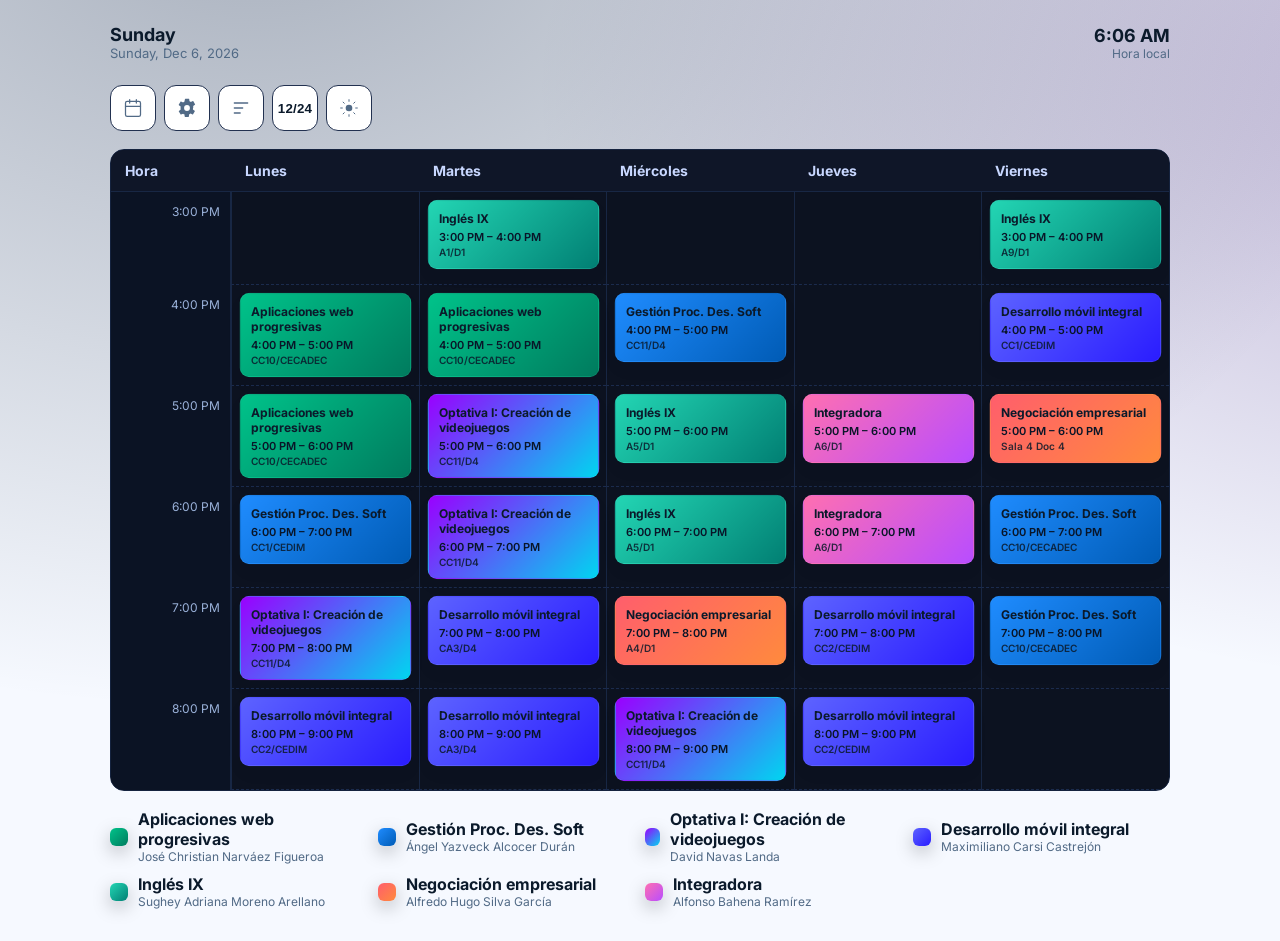
==== commit f96cf919: "Fix: badge & alignment" ====
--- a/horario.html
+++ b/horario.html
@@ -32,6 +32,96 @@
   --c-nego: linear-gradient(135deg,#ff5e6c,#ff8a3d);
   --c-ingles: linear-gradient(135deg,#23d6b4,#017f73);
     }
+    /* Tema claro/diurno (sobrescribe variables) */
+    .light-theme{
+      --bg: #f6f9ff;
+      --panel: #ffffff;
+      --panel-2: #f0f6ff;
+      --text: #0b1a2b;
+      --muted: #516a86;
+      --grid: #d7e3f7;
+    }
+    /* Overrides para elementos que usaban fondos semitransparentes oscuros */
+    .light-theme #scheduleMenu{
+      background: rgba(255,255,255,0.96);
+      border: 1px solid rgba(10,20,40,0.06);
+      box-shadow: 0 10px 30px rgba(20,40,80,0.06);
+      color: var(--text);
+    }
+    .light-theme #scheduleMenu .menu-desc{ color:var(--muted); }
+    .light-theme .menu-actions button.chip{ background: linear-gradient(180deg, rgba(125,91,255,0.06), rgba(125,91,255,0.03)); color:var(--text); }
+    .light-theme .card{ background: var(--panel); border:1px solid rgba(10,30,60,0.06); box-shadow:0 8px 22px rgba(15,30,60,0.04); color:var(--text) }
+    .light-theme .card:before{ background: linear-gradient(120deg, transparent, rgba(10,20,40,0.03), transparent); }
+    .light-theme .legend{ background: transparent }
+    .light-theme .mini{ color:var(--text); box-shadow: inset 0 0 0 1px rgba(3,12,30,0.02), 0 8px 18px rgba(10,20,40,0.03) }
+    /* Spinner más oscuro en tema claro */
+    .light-theme .spinner{ border:2px solid rgba(0,0,0,0.08); border-top-color: rgba(0,0,0,0.45); }
+
+    /* Animaciones: adaptar brillo/colores para que funcionen sobre fondo claro */
+    .light-theme .now.animated::after{ background: radial-gradient(600px 200px at 20% 0%, rgba(125,91,255,0.14), transparent 40%); mix-blend-mode: multiply; }
+    .light-theme .near.animated::after{ background: linear-gradient(90deg, rgba(0,0,0,0.02), rgba(0,0,0,0.04), rgba(0,0,0,0.02)); }
+    .light-theme .next.animated::after{ background: radial-gradient(600px 200px at 20% 0%, rgba(125,91,255,0.06), transparent 40%); }
+    .light-theme .now.animated{ box-shadow:0 10px 30px rgba(125,91,255,0.06); }
+    .light-theme .near.animated{ box-shadow:0 8px 20px rgba(0,0,0,0.05); }
+    /* En modo diurno: overlay más visible del color de la materia sobre la card 'now'.
+       Añadimos una capa difusa + una capa de brillo sutil con pulso para resaltar el color
+       sin tocar las reglas ni animaciones del modo nocturno. Respeta prefers-reduced-motion. */
+    @keyframes subtlePulse { 0% { transform: scale(1); opacity: 0.42 } 50% { transform: scale(1.03); opacity: 0.58 } 100% { transform: scale(1); opacity: 0.42 } }
+
+    .light-theme .card.now::before{
+      content: '';
+      position: absolute; inset: 0; border-radius: 16px; pointer-events: none;
+      /* usar gradiente si existe, sino la versión con alpha de acento; intensidad media */
+      background: var(--subject-bg, var(--subject-accent, rgba(125,91,255,0.22)));
+      opacity: 0.45; /* intensidad media: ni muy fuerte ni muy leve */
+      filter: blur(6px) saturate(1.08);
+      mix-blend-mode: multiply;
+      transition: opacity .22s ease, transform .22s ease;
+      z-index: 0;
+    }
+    /* fina capa extra para dar brillo y textura encima del tintado (muy sutil) */
+    .light-theme .card.now::after{
+      content: '';
+      position: absolute; inset: 6px; border-radius: 12px; pointer-events: none;
+      background: linear-gradient(180deg, rgba(255,255,255,0.06), rgba(255,255,255,0.02));
+      opacity: 0.12;
+      transform: translateZ(0);
+      transition: transform .28s ease, opacity .28s ease;
+      z-index: 0;
+    }
+    /* animar ligeramente solo si el card tiene la clase .animated (preserva reduced-motion) */
+    .light-theme .card.now.animated::before{ animation: subtlePulse 2.6s ease-in-out infinite; }
+
+    @media (prefers-reduced-motion: reduce){
+      .light-theme .card.now.animated::before{ animation: none; }
+    }
+
+   /* asegurar que el contenido textual de la card quede por encima del overlay
+     (evitar aplicar position:relative a elementos absolutamente posicionados
+     como .badge, ya que en tema claro provocaba que el badge perdiera su
+     posicionamiento y apareciera dentro del flujo). */
+   .light-theme .card.now .title,
+   .light-theme .card.now .meta,
+   .light-theme .card.now .chip { position: relative; z-index: 1 }
+    /* Intensificar color del card actual en modo diurno usando --subject-accent (inline desde JS)
+       Aplicamos un overlay tintado a la propia tarjeta (no al texto) para que el color se vea
+       en el fondo de la card; mantenemos la legibilidad del texto por encima. */
+    .light-theme .card.now{
+      border: 1px solid rgba(0,0,0,0.04);
+      /* sombra externa suave con color ligeramente mezclado para dar presencia sin saturar */
+      box-shadow: 0 18px 40px rgba(0,0,0,0.06), 0 6px 18px rgba(0,0,0,0.04);
+      background: var(--panel);
+    }
+    /* reforzar el tintado del fondo mediante el pseudo-elemento ::before (más visible en modo claro) */
+    /* (nota: ::before ya definida arriba con más intensidad; aquí dejamos una ligera compatibilidad)
+       No duplicar comportamiento; la primera definición controla el tintado final. */
+    /* mantener el brillo/textura fina encima del tintado */
+    .light-theme .card.now::after{ opacity: 0.12 }
+
+    /* Asegurar que los iconos se coloreen correctamente en tema claro */
+    .light-theme .icon-btn svg{ color: var(--muted); }
+    /* transición suave al cambiar tema */
+    html, body, .card, .mini, .chip, button{ transition: background-color 220ms ease, color 220ms ease, border-color 220ms ease, box-shadow 220ms ease; }
     html,body{height:100%}
     body{
       margin:0; font-family:Inter,system-ui,Segoe UI,Roboto,Helvetica,Arial; color:var(--text);
@@ -57,6 +147,18 @@
   .icon-btn{width:46px;height:46px;display:inline-flex;align-items:center;justify-content:center;border-radius:12px;padding:8px}
   .icon-btn svg{color:var(--muted); width:20px;height:20px}
 
+  /* Tema toggle button: visualmente igual a otros icon-btn */
+  #btnToggleTheme{ width:46px; height:46px; display:inline-flex; align-items:center; justify-content:center; border-radius:12px; padding:8px; background:var(--panel); border:1px solid #223150; color:var(--muted); }
+  /* label hidden to match other toolbar icons */
+  .btn-label{ display:none }
+  /* mostrar icono de sol en tema claro, luna en tema oscuro */
+  .icon-sun{ display:none }
+  .icon-moon{ display:none }
+  .light-theme .icon-sun{ display:inline }
+  body:not(.light-theme) .icon-moon{ display:inline }
+  /* focus visible */
+  #btnToggleTheme:focus{ outline:3px solid rgba(125,91,255,0.12); outline-offset:2px }
+
   /* Vista móvil: lista por día */
   .day-view{display:grid; gap:12px; margin-top:20px}
     .day-picker{display:flex; gap:8px; align-items:center; flex-wrap:wrap}
@@ -66,7 +168,7 @@
   /* más espacio entre cards en móvil */
   @media (max-width:899px){ .day-view .card{margin-bottom:12px} }
     .card:before{content:""; position:absolute; inset:-1px; border-radius:16px; padding:1px; background:linear-gradient(120deg,transparent,rgba(255,255,255,.06),transparent); -webkit-mask:linear-gradient(#000 0 0) content-box, linear-gradient(#000 0 0);
-      -webkit-mask-composite: xor; mask-composite:exclude; mask: linear-gradient(#000 0 0) content-box, linear-gradient(#000 0 0);}
+      -webkit-mask-composite: xor; mask-composite:exclude; mask: linear-gradient(#000 0 0) content-box, linear-gradient(#000 0 0); pointer-events:none; }
   .card .title{font-weight:700; font-size:19px; line-height:1.05}
   .card .meta{font-size:14px; color:var(--muted)}
     .chip{display:inline-block; font-size:11px; padding:.22rem .5rem; border-radius:999px; background:#0c1430; border:1px solid #1c2b52; color:#b9cffb}
@@ -86,11 +188,15 @@
     .now{outline:1px solid rgba(255,255,255,.15); box-shadow:0 0 0 2px #92a7ff2e, 0 0 24px #7d5bff55}
     .now .title{filter:drop-shadow(0 2px 10px #7a59ff88)}
   /* siguiente clase destacada (leve) */
-  .next{box-shadow:0 8px 18px rgba(0,0,0,.45); transform:translateY(-2px); border:1px solid rgba(255,255,255,.04)}
+  .next{box-shadow:0 8px 18px rgba(0,0,0,.45); transform:scale(1.005); border:1px solid rgba(255,255,255,.04)}
   /* estados de alumbrado: dim (lejano), near (casi), now (actual) */
   .dim{opacity:0.65; filter:grayscale(.15) brightness(.9); transform:none}
-  .near{opacity:0.9; transform:translateY(-4px) scale(1.02); box-shadow:0 12px 30px rgba(0,0,0,.5)}
-  .now{opacity:1; transform:translateY(-6px) scale(1.035); box-shadow:0 18px 48px rgba(122,89,255,.25); border:1px solid rgba(255,255,255,.06)}
+  /* Evitar desplazamiento vertical que provoca desalineación visual al resaltar
+    (antes se usaba translateY negativo). Ahora sólo escalamos levemente para
+    mantener el énfasis sin mover el flujo del documento. Esto corrige el
+    efecto "desfasado" respecto al encabezado/tiempo actual en vista móvil. */
+  .near{opacity:0.94; transform:scale(1.01); box-shadow:0 10px 24px rgba(0,0,0,.32)}
+  .now{opacity:1; transform:scale(1.02); box-shadow:0 18px 48px rgba(122,89,255,.22); border:1px solid rgba(255,255,255,.06)}
 
   /* Animaciones para indicar actividad */
   @keyframes pulseGlow{ 0%{ box-shadow:0 6px 18px rgba(122,89,255,0.12)} 50%{ box-shadow:0 22px 56px rgba(122,89,255,0.28)} 100%{ box-shadow:0 6px 18px rgba(122,89,255,0.12)} }
@@ -100,7 +206,7 @@
   .near.animated{ background: linear-gradient(90deg, rgba(255,255,255,0.03) 0%, rgba(255,255,255,0.06) 50%, rgba(255,255,255,0.03) 100%); background-size: 200% 100%; animation: shimmer 3s linear infinite; }
   /* next (siguiente) - brillo leve y animado */
   .next.animated{ background: linear-gradient(90deg, rgba(255,255,255,0.015) 0%, rgba(255,255,255,0.035) 50%, rgba(255,255,255,0.015) 100%); background-size:200% 100%; animation: shimmer 4s linear infinite; box-shadow:0 10px 30px rgba(125,89,255,0.08); }
-  .next{ transform:translateY(-4px); }
+  .next{ transform:scale(1.005); }
 
   /* Respect user preference for reduced motion */
   @media (prefers-reduced-motion: reduce){
@@ -169,6 +275,16 @@
 
     /* mini-specific overlay radius */
     .mini.now.animated::after, .mini.near.animated::after{ border-radius:10px }
+    /* realce temporal para inicio de semana en vista semanal */
+    .start-highlight{ outline:3px solid rgba(125,91,255,0.14); box-shadow:0 12px 30px rgba(125,91,255,0.06); }
+  /* botón de 'Ver inicio de semana' más visible */
+  #btnGotoStartWeek{ padding:10px 14px; font-size:14px; border-radius:10px; background:linear-gradient(180deg, rgba(125,91,255,0.12), rgba(125,91,255,0.06)); border:1px solid rgba(125,91,255,0.12); color:var(--text); cursor:pointer }
+  #btnGotoStartWeek:hover{ transform:translateY(-2px); box-shadow:0 10px 30px rgba(125,91,255,0.06) }
+  /* spinner pequeño para acciones */
+  .spinner{ display:inline-block; width:12px; height:12px; border:2px solid rgba(255,255,255,0.18); border-top-color:rgba(255,255,255,0.9); border-radius:50%; margin-right:8px; vertical-align:middle; animation:spin .9s linear infinite }
+  @keyframes spin{ to{ transform:rotate(360deg); } }
+  /* estado loading en botones */
+  .chip.loading{ opacity:0.9; transform:none; pointer-events:none }
   </style>
 </head>
 <body>
@@ -180,6 +296,7 @@
           <div>
             <div id="currentDay" style="font-weight:700;font-size:18px"></div>
             <div id="currentDate" style="color:var(--muted);font-size:13px"></div>
+          <!-- (Tema) moved into toolbar to match other controls -->
           </div>
           <div style="text-align:right">
             <div id="currentTime" style="font-weight:700;font-size:18px"></div>
@@ -223,6 +340,18 @@
           </button>
           <!-- Icon button: alternar formato 12/24 -->
           <button id="btnToggleFormat" title="Cambiar formato 12/24" aria-label="Cambiar formato" class="icon-btn">12/24</button>
+          <!-- Icon button: alternar tema claro/nocturno (ubicado con los demás botones) -->
+          <button id="btnToggleTheme" title="Alternar tema claro/nocturno" aria-label="Alternar tema" class="icon-btn" aria-pressed="false">
+            <svg width="18" height="18" viewBox="0 0 24 24" fill="none" xmlns="http://www.w3.org/2000/svg">
+              <g class="icon-sun" fill="currentColor">
+                <circle cx="12" cy="12" r="4" />
+                <path d="M12 2v2M12 20v2M4.93 4.93l1.41 1.41M17.66 17.66l1.41 1.41M2 12h2M20 12h2M4.93 19.07l1.41-1.41M17.66 6.34l1.41-1.41" stroke="currentColor" stroke-width="1.2" stroke-linecap="round" stroke-linejoin="round"/>
+              </g>
+              <g class="icon-moon" fill="currentColor">
+                <path d="M21 12.79A9 9 0 1 1 11.21 3 7 7 0 0 0 21 12.79z"/>
+              </g>
+            </svg>
+          </button>
         </div>
       </div>
     </header>
@@ -425,6 +554,17 @@
       scheduleMenu.addEventListener('click', (ev)=> ev.stopPropagation());
     }
 
+    // Delegated handler: asegurar que cualquier botón creado dinámicamente con id 'btnGotoStartWeek' funcione
+    document.addEventListener('click', (ev)=>{
+      try{
+        const el = ev.target && ev.target.closest ? ev.target.closest('#btnGotoStartWeek') : null;
+        if(el){
+          console.debug('[debug] delegated click on #btnGotoStartWeek');
+          ev.preventDefault(); gotoStartOfWeek();
+        }
+      }catch(e){ /* no bloquear */ }
+    });
+
     function getTestNowMin(){
       if(TEST_OVERRIDE && TEST_OVERRIDE.enabled){
         // usar la hora de la franja en HOURS (definida más abajo). Si HOURS aún no existe, calcular desde HORARIO.times
@@ -466,6 +606,10 @@
       list.forEach((ev, idx)=>{
         const card = document.createElement('div');
         card.className = 'card';
+  // No añadir la clase de materia directamente (ev.k) porque hay reglas globales
+  // como `.apps { background: ... }` que afectan el modo nocturno. En su lugar
+  // guardamos el identificador en data-subject y usamos --subject-bg para el overlay.
+  if(ev.k) card.dataset.subject = ev.k;
         // aplicar clases según marks: dim por defecto
         card.classList.add('dim');
         if(marks.nowIndexes.has(idx)){
@@ -495,9 +639,39 @@
           <div class="meta" style="margin-top:6px">${ev.p}</div>
           <span class="badge ${ev.k}">${ev.d}</span>
         `;
+        // establecer una variable CSS --subject-bg con el fondo de la materia para uso en tema claro
+        try{
+          const cssVarMap = { integ: 'integradora' };
+          const varName = cssVarMap[ev.k] || ev.k;
+          let bgVal = getComputedStyle(document.documentElement).getPropertyValue(`--c-${varName}`) || '';
+          if(!bgVal || !bgVal.trim()){
+            const tmp = document.createElement('div'); tmp.style.display='none'; tmp.className = ev.k; document.body.appendChild(tmp);
+            bgVal = getComputedStyle(tmp).background || '';
+            document.body.removeChild(tmp);
+          }
+          if(bgVal && bgVal.trim()) card.style.setProperty('--subject-bg', bgVal.trim());
+            // establecer un color sólido de acento para usos como box-shadow/borde en modo diurno
+            const accentMap = {
+              apps: '#00a974',
+              gestion: '#1979e0',
+              movil: '#4b45ff',
+              integradora: '#ff6fb1',
+              optativa: '#9a00ff',
+              nego: '#ff6f52',
+              ingles: '#07b59a'
+            };
+            const cssKey = (cssVarMap[ev.k] || ev.k) || ev.k;
+            const accent = accentMap[cssKey] || '#7d5bff';
+            // crear una versión con alpha (hex 8 dígitos) para sombras más visibles en modo claro
+            const accentAlpha = (accent.length === 7) ? (accent + 'CC') : accent;
+            card.style.setProperty('--subject-accent', accentAlpha);
+            card.style.setProperty('--subject-accent-solid', accent);
+        }catch(e){/* noop */}
         // scroll al primer ahora
         if(marks.firstNowIndex===idx && !scrolled){
-          setTimeout(()=> card.scrollIntoView({behavior:'smooth', block:'center'}), 50);
+          // usar 'nearest' para evitar que el scroll centre la tarjeta y cause
+          // desalineación visual con el encabezado fijo/fluido en dispositivos móviles
+          setTimeout(()=> card.scrollIntoView({behavior:'smooth', block:'nearest'}), 50);
           scrolled=true;
         }
         dayCards.appendChild(card);
@@ -513,15 +687,35 @@
           <div class="title">${title}</div>
           <div class="meta">${sub}</div>
           <div style="margin-top:12px;display:flex;gap:8px;align-items:center">
-            <button id="btnGotoStartWeek" class="chip">Ver inicio de semana</button>
+            <button id="btnGotoStartWeek" type="button" class="chip" aria-live="polite" onclick="gotoStartOfWeek();">
+              <span class="spinner" aria-hidden="true" style="display:none"></span>
+              <span class="btn-text">Ver inicio de semana</span>
+            </button>
           </div>
         `;
+        // comportamiento: botón para navegar al inicio de la semana (con animación de carga)
+        const btn = empty.querySelector('#btnGotoStartWeek');
+        if(btn){
+          btn.addEventListener('click', ()=>{
+            try{
+              const spinner = btn.querySelector('.spinner');
+              const txt = btn.querySelector('.btn-text');
+              // mostrar spinner
+              if(spinner) spinner.style.display = 'inline-block';
+              btn.classList.add('loading');
+              if(txt) txt.textContent = 'Cargando...';
+              // ejecutar la acción (gotoStartOfWeek es rápida, pero mantenemos el estado un momento)
+              gotoStartOfWeek();
+              // reactivar después de 1s (suficiente para la animación de la vista)
+              setTimeout(()=>{
+                if(spinner) spinner.style.display = 'none';
+                btn.classList.remove('loading');
+                if(txt) txt.textContent = 'Ver inicio de semana';
+              }, 1000);
+            }catch(e){ console.error(e); }
+          });
+        }
         dayCards.appendChild(empty);
-        // comportamiento: botones para navegación
-        setTimeout(()=>{
-          const btn = document.getElementById('btnGotoStartWeek');
-          if(btn) btn.addEventListener('click', ()=>{ const first = DAYS[0] || 'Lunes'; renderDay(first, true); });
-        },40);
       }
     }
 
@@ -534,6 +728,7 @@
     function renderWeek(){
       weekBody.innerHTML='';
       const nowMin = getTestNowMin();
+      const localDay = localWeekdayName();
       HOURS.forEach(hr=>{
         const row = document.createElement('div'); row.className = 'row';
         const hourCell = document.createElement('div'); hourCell.className = 'hour'; hourCell.textContent = to12(hr); row.appendChild(hourCell);
@@ -542,7 +737,9 @@
           const items = EVENTS.filter(e=>e.d===day && e.h===hr);
           // compute marks for this day's items to decide nearest
           const dayList = EVENTS.filter(e=>e.d===day).sort((a,b)=> toMin(a.h)-toMin(b.h));
-          const dayMarks = computeNowHighlight(dayList, nowMin, true);
+          // solo permitir detección "now"/animada si es el día local
+          const isToday = (day === localDay);
+          const dayMarks = computeNowHighlight(dayList, nowMin, isToday);
           let nearestIdxForDay = -1;
           if(dayMarks.nowIndexes.size===0){
             if(dayMarks.nearIndexes.size>0) nearestIdxForDay = Math.min(...Array.from(dayMarks.nearIndexes));
@@ -564,14 +761,16 @@
             // detectar estado ahora / cerca para la mini-card
             const start = toMin(ev.h), end = toMin(ev.e);
             if(nowMin >= start && nowMin < end){
-              mini.classList.remove('dim'); mini.classList.add('now','animated');
+              mini.classList.remove('dim'); mini.classList.add('now');
+              if(isToday) mini.classList.add('animated');
             } else {
               // find index of this ev within dayList to compare with nearestIdxForDay
               const idxInDay = dayList.findIndex(x=> x.h===ev.h && x.t===ev.t && x.a===ev.a);
               if(nearestIdxForDay===idxInDay){
-                // animate only the nearest upcoming if no now
-                if(dayMarks.nearIndexes.has(idxInDay)) mini.classList.remove('dim'), mini.classList.add('near','animated');
-                else mini.classList.remove('dim'), mini.classList.add('next','animated');
+                // nearest upcoming: always mark near/next but animate only on today's column
+                if(dayMarks.nearIndexes.has(idxInDay)) mini.classList.remove('dim'), mini.classList.add('near');
+                else mini.classList.remove('dim'), mini.classList.add('next');
+                if(isToday) mini.classList.add('animated');
               } else if(nowMin < start && (start - nowMin) <= 20){
                 mini.classList.remove('dim'); mini.classList.add('near');
               } else if(nowMin < start){
@@ -603,6 +802,44 @@
       const localDay = localWeekdayName();
       const d = (TEST_OVERRIDE && TEST_OVERRIDE.enabled) ? DAYS[TEST_OVERRIDE.dayIndex] : localDay;
       renderDay(d, true);
+    }
+
+    /* Navegar al inicio de la semana (día 0) — muestra día o la vista semanal según ancho */
+    function gotoStartOfWeek(){
+      const first = DAYS[0] || 'Lunes';
+      // si estamos en escritorio, mostrar la vista semanal y resaltar la columna
+      if(window.matchMedia && window.matchMedia('(min-width:900px)').matches){
+        renderWeek();
+        // resaltar columna correspondiente al primer día por 2.5s
+        const header = document.querySelector('.week .header');
+        if(header){
+          // header children: [Hora, Lunes, Martes, ...]
+          const cols = Array.from(header.children);
+          let colIndex = cols.findIndex(n=> n.textContent.trim() === first);
+          if(colIndex >= 0){
+            const hdr = cols[colIndex]; hdr.classList.add('start-highlight');
+            // resaltar las celdas de cada fila en esa columna
+            const rows = document.querySelectorAll('.week .row');
+            rows.forEach(r=>{ const cell = r.children[colIndex]; if(cell) cell.classList.add('start-highlight'); });
+            // scroll to week container top
+            const w = document.querySelector('.week'); if(w) w.scrollIntoView({behavior:'smooth', block:'start'});
+            setTimeout(()=>{
+              hdr.classList.remove('start-highlight');
+              rows.forEach(r=>{ const cell = r.children[colIndex]; if(cell) cell.classList.remove('start-highlight'); });
+            }, 2500);
+          }
+        }
+      } else {
+        // móvil: mostrar el día en la vista por día
+          // si existe select, setear el valor
+          const sel = document.getElementById('daySelect');
+          if(sel){ const opt = Array.from(sel.options).find(o=> o.value === first); if(opt) sel.value = first; }
+          // sólo activar el resaltado/animación si el primer día coincide con el día local
+          const localDayName = localWeekdayName();
+          renderDay(first, first === localDayName);
+        // asegurar que la sección day-view esté visible (si el CSS cambia entre mobile/desktop)
+        const dv = document.getElementById('dayView'); if(dv) dv.scrollIntoView({behavior:'smooth', block:'start'});
+      }
     }
 
     // Toggle selector de día (móvil)
@@ -685,22 +922,33 @@
       const nearIndexes = new Set();
       const nextIndexes = new Set();
       let firstNowIndex = -1;
-      if(!highlightNow) return {nowIndexes, nearIndexes, nextIndexes, firstNowIndex};
       // Umbrales (minutos)
       const nearThreshold = 20; // minutos antes
 
       // helper: normalizar títulos para comparación tolerante
       const norm = s => (s||'').toLowerCase().replace(/\(.*?\)/g,'').replace(/[^a-z0-9\s]+/g,'').trim();
 
-      // buscar índice del evento actual (si existe)
+      // Normaliza intervalos y admite eventos que crucen la medianoche
+      const normalizeTimes = (startStr, endStr) => {
+        let s = toMin(startStr), e = toMin(endStr);
+        if(e <= s) e += 24*60; // evento cruza a la siguiente jornada
+        return [s,e];
+      };
+
+      // Consideramos también nowMin + 24*60 para detectar en cruces de día
+      const nowAlt = nowMin + 24*60;
+
+      // buscar índice del evento actual (si existe) — solo marcar now si highlightNow === true
       let nowIndex = -1;
       for(let i=0;i<list.length;i++){
         const ev = list[i];
-        const start = toMin(ev.h), end = toMin(ev.e);
-        if(nowMin >= start && nowMin < end){ nowIndex = i; break; }
+        const [start, end] = normalizeTimes(ev.h, ev.e);
+        if((nowMin >= start && nowMin < end) || (nowAlt >= start && nowAlt < end)){
+          nowIndex = i; break;
+        }
       }
 
-      if(nowIndex !== -1){
+      if(nowIndex !== -1 && highlightNow){
         firstNowIndex = nowIndex;
         // marcar el bloque consecutivo con el mismo título como 'now'
         const base = norm(list[nowIndex].t);
@@ -711,15 +959,65 @@
         return {nowIndexes, nearIndexes, nextIndexes, firstNowIndex};
       }
 
-      // Si no hay 'now', marcar near (dentro de umbral) y next (primer futuro)
+      // Si no hay 'now' (o no está permitido), marcar near (dentro de umbral) y next (primer futuro)
       for(let i=0;i<list.length;i++){
         const ev = list[i];
-        const start = toMin(ev.h), end = toMin(ev.e);
-        if(nowMin < start && (start - nowMin) <= nearThreshold){ nearIndexes.add(i); }
-        if(nowMin < start && nextIndexes.size===0){ nextIndexes.add(i); break; }
+        let [start, end] = normalizeTimes(ev.h, ev.e);
+        // near: dentro de threshold (considerando now y nowAlt)
+        if((nowMin < start && (start - nowMin) <= nearThreshold) || (nowAlt < start && (start - nowAlt) <= nearThreshold)){
+          nearIndexes.add(i);
+        }
+        // next: primer futuro (considerando nowAlt)
+        if(((nowMin < start) || (nowAlt < start)) && nextIndexes.size===0){ nextIndexes.add(i); }
       }
       return {nowIndexes, nearIndexes, nextIndexes, firstNowIndex};
     }
+  </script>
+  <script>
+    // Theme (diurno/nocturno) toggle
+    (function(){
+      const THEME_KEY = 'themePref'; // 'light' or 'dark' (if absent => follow system)
+      const metaTheme = document.querySelector('meta[name="theme-color"]');
+      function getSaved(){ try{ return localStorage.getItem(THEME_KEY); }catch(e){return null} }
+      function detectSystem(){ return window.matchMedia && window.matchMedia('(prefers-color-scheme: dark)').matches ? 'dark' : 'light'; }
+      function applyTheme(t){
+        if(t === 'light') {
+          document.body.classList.add('light-theme');
+        } else {
+          document.body.classList.remove('light-theme');
+        }
+        // update meta theme-color for mobile UI
+        try{
+          if(metaTheme){ metaTheme.setAttribute('content', t === 'light' ? '#f6f9ff' : '#0b0f17'); }
+        }catch(e){}
+        // update aria-pressed
+        const btn = document.getElementById('btnToggleTheme'); if(btn) btn.setAttribute('aria-pressed', t === 'dark' ? 'true' : 'false');
+      }
+      function initTheme(){
+        const saved = getSaved();
+        if(saved){ applyTheme(saved); }
+        else { applyTheme(detectSystem()); }
+        // listen to system changes only when user hasn't chosen a pref
+        if(!saved && window.matchMedia){
+          const mq = window.matchMedia('(prefers-color-scheme: dark)');
+          const listener = (e)=> applyTheme(e.matches ? 'dark' : 'light');
+          if(mq.addEventListener) mq.addEventListener('change', listener);
+          else if(mq.addListener) mq.addListener(listener);
+        }
+      }
+      function toggleTheme(){
+        const saved = getSaved();
+        let next;
+        if(saved){ next = saved === 'light' ? 'dark' : 'light'; }
+        else { next = document.body.classList.contains('light-theme') ? 'dark' : 'light'; }
+        try{ localStorage.setItem(THEME_KEY, next); }catch(e){}
+        applyTheme(next);
+      }
+      // attach
+      const btn = document.getElementById('btnToggleTheme'); if(btn){ btn.addEventListener('click', ()=> toggleTheme()); }
+      // init immediately
+      initTheme();
+    })();
   </script>
   <script src="./register.js"></script>
 </body>
